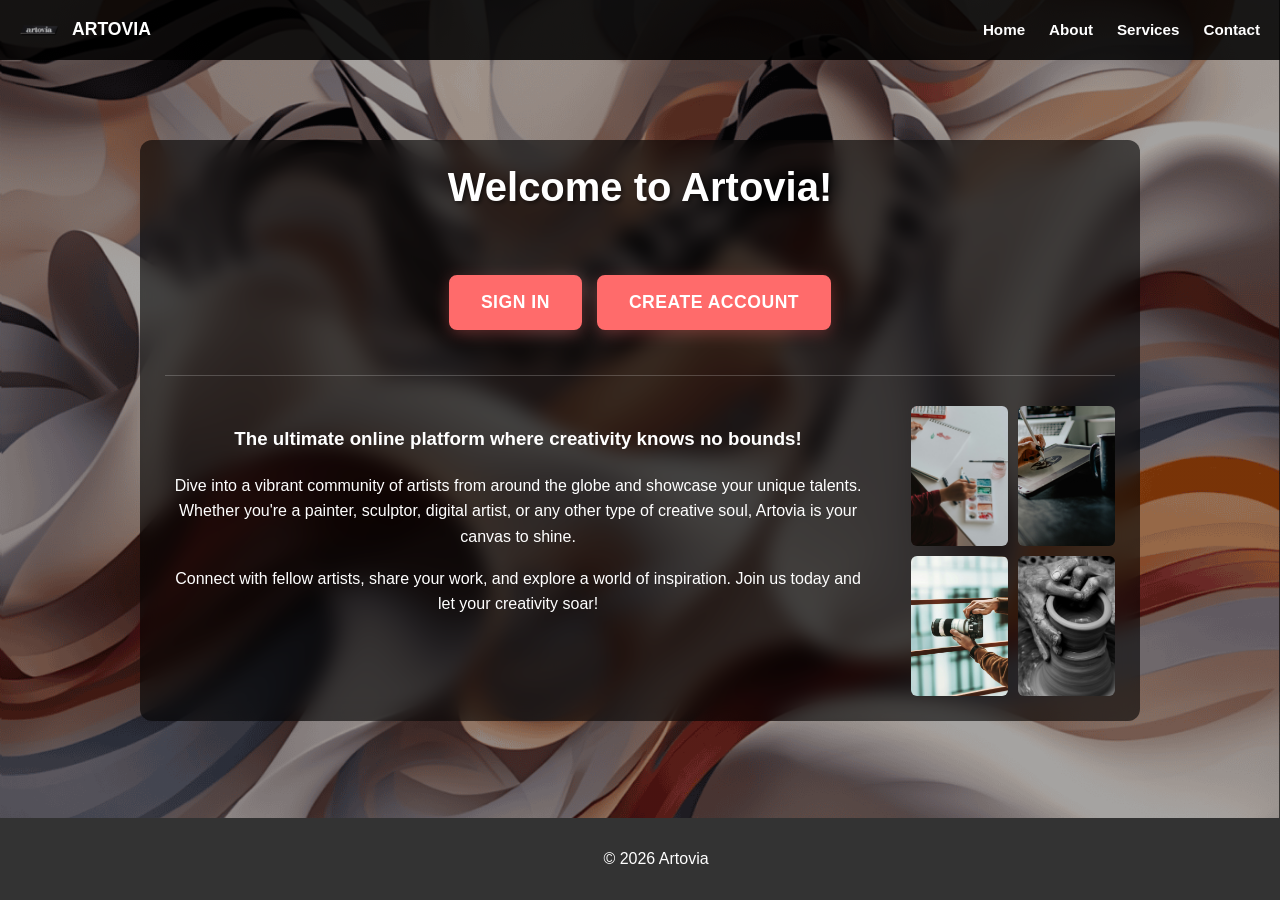
==== index.html @ 13ef050d "Fix homepage layout - move CTA buttons to middle position between welcome header and content" ====
<!DOCTYPE html>
<html lang="en">
<head>
    <meta charset="UTF-8">
    <meta name="viewport" content="width=device-width, initial-scale=1.0">
    <title>Artovia - Home</title>
    <link rel="stylesheet" href="style.css">
</head>

<body>
    <header>
        <div class="logo">
            <img src="images/logo.png" alt="Artovia Logo">
            <span>Artovia</span>
        </div>
        <nav>
            <ul>
                <li><a href="index.html">Home</a></li>
                <li><a href="about.html">About</a></li>
                <li><a href="services.html">Services</a></li>
                <li><a href="contact.html">Contact</a></li>
            </ul>
        </nav>
    </header>
    
    <main>
    <section class="homepage-content content-box">
        <div class="welcome-header">
            <h1>Welcome to Artovia!</h1>
        </div>
        
        <div class="cta-section">
            <div class="cta-btns">
                <a href="login.html" class="btn" aria-label="Sign in to your existing account">Sign In</a>
                <a href="register.html" class="btn" aria-label="Create a new account to join Artovia">Create Account</a>
            </div>
        </div>
        
        <div class="content-layout">
            <div class="intro-text">
                <h3>The ultimate online platform where creativity knows no bounds!</h3>
                <p>Dive into a vibrant community of artists from around the globe and showcase your unique talents. Whether you're a painter, sculptor, digital artist, or any other type of creative soul, Artovia is your canvas to shine.</p>
                <p>Connect with fellow artists, share your work, and explore a world of inspiration. Join us today and let your creativity soar!</p>
            </div>
            
            <div class="photo-gallery">
                <img src="images/photo1.jpg" alt="Abstract digital artwork featuring vibrant colors and geometric shapes">
                <img src="images/photo2.jpg" alt="Landscape painting with mountains and flowing water">
                <img src="images/photo3.jpg" alt="Contemporary sculpture made from recycled materials">
                <img src="images/photo4.jpg" alt="Portrait painting capturing human emotion and expression">
            </div>
        </div>
    </section>
    </main>

    <footer>
        <p>&copy; 2026 Artovia</p>
    </footer>
    <script src="script.js"></script>
</body>
</html>
---- style.css ----
body {
    font-family: 'Segoe UI', Tahoma, Geneva, Verdana, sans-serif;
    margin: 0;
    padding: 0;
    min-height: 100vh;
    background-color: #111;
    background-image: linear-gradient(rgba(0, 0, 0, 0.35), rgba(0, 0, 0, 0.35)), url('images/background.png');
    background-size: cover;
    background-position: center;
    background-repeat: no-repeat;
    background-attachment: fixed;
    color: white;
    overflow-x: hidden;
}

/* Global image constraints */
img {
    max-width: 100%;
    height: auto;
}

header {
    position: fixed;
    top: 0;
    width: 100%;
    height: 60px;
    background-color: rgba(0, 0, 0, 0.85);
    display:flex;
    align-items: center;
    justify-content: space-between;
    padding: 0 20px;
    color: white;
    text-align: center;
    z-index: 10;
    box-sizing: border-box;
}

.logo,
.navbar .logo {
    display: inline-flex;
    align-items: center;
    gap: 0.75rem;
    font-size: 1.1rem;
    font-weight: 700;
    color: white;
    text-transform: uppercase;
    flex-shrink: 0;
}

.logo img,
.navbar .logo img {
    width: 40px;
    height: auto;
}

.navbar .logo span {
    display: inline-block;
}


nav {
    display: flex;
    align-items: center;
    flex: 1;
    justify-content: flex-end;
}

nav ul {
    list-style: none;
    padding: 0;
    margin: 0;
    display: flex;
    gap: 1.5rem;
}

nav ul li {
    display: inline;
    margin: 0;
    white-space: nowrap;
}

nav a {
    color: white;
    text-decoration: none;
    font-weight: bold;
    font-size: 0.95rem;
}

.navbar nav a:hover {
    text-decoration: underline;
}

/* Homepage layout */
.homepage-content {
    margin: 80px 20px 20px 20px;
    max-width: 1000px;
    margin-left: auto;
    margin-right: auto;
    padding: 30px;
}

.welcome-header {
    text-align: center;
    margin-bottom: 20px;
}

.welcome-header h1 {
    color: white;
    font-size: 2.5rem;
    font-weight: 700;
    margin: 0;
    text-shadow: 2px 2px 4px rgba(0, 0, 0, 0.5);
}

.cta-section {
    text-align: center;
    margin-bottom: 30px;
    padding: 20px 0;
    border-bottom: 1px solid rgba(255, 255, 255, 0.2);
}

.content-layout {
    display: flex;
    gap: 40px;
    align-items: flex-start;
}

/* Blurred content boxes */
.content-box {
    background-color: rgba(0, 0, 0, 0.6);
    backdrop-filter: blur(10px);
    -webkit-backdrop-filter: blur(10px);
    border-radius: 12px;
    padding: 25px;
    width: 100%;
    box-sizing: border-box;
    height: fit-content;
}

.content-box h2,
.content-box h3,
.content-box p {
    color: white;
    line-height: 1.6;
}

/* Photo gallery styling */
.photo-gallery {
    display: grid;
    grid-template-columns: repeat(2, 1fr);
    gap: 10px;
    margin: 0;
    padding: 0;
    border: none;
}

.photo-gallery img {
    width: 100%;
    height: 140px;
    object-fit: cover;
    border-radius: 6px;
    cursor: pointer;
    transition: transform 0.3s ease, box-shadow 0.3s ease;
}

.photo-gallery img:hover {
    transform: scale(1.05);
    box-shadow: 0 8px 25px rgba(0, 0, 0, 0.3);
}

/* CTA buttons styling */
.cta-btns {
    margin: 25px 0;
    display: flex;
    gap: 15px;
    justify-content: center;
    flex-wrap: wrap;
}

.btn {
    background-color: #FF6B6B;
    color: white;
    padding: 15px 30px;
    text-decoration: none;
    border-radius: 8px;
    font-weight: bold;
    font-size: 1.1rem;
    transition: all 0.3s ease;
    display: inline-block;
    border: 2px solid #FF6B6B;
    box-shadow: 0 4px 15px rgba(255, 107, 107, 0.3);
    text-transform: uppercase;
    letter-spacing: 0.5px;
}

.btn:hover {
    background-color: #FF5252;
    border-color: #FF5252;
    box-shadow: 0 6px 20px rgba(255, 82, 82, 0.4);
    transform: translateY(-2px);
}

.login-form {
    display: flex;
    flex-direction: column;
    justify-content: center;
    align-items: center;
}

.login-form h2 {
    margin-bottom: 20px;
    font-size: 1.8rem;
}

.login-form input {
    display: block;
    width: 250px;
    padding: 10px;
    margin: 10px 0;
    font-size: 1rem;
    background-color: rgba(255, 255, 255, 0.9);
    border: none;
    border-radius: 6px;
}

.login-form button {
    margin: 10px;
    background-color: #FF6B6B;
    color: white;
    border: none;
    padding: 10px 20px;
    border-radius: 6px;
    font-weight: bold;
    cursor: pointer;
}

/* Container styles */
.reg-container,
.upload-container,
.profile-container,
.gallery-container {
    text-align: center;
}

.reg-container input,
.reg-container textarea,
.upload-container input,
.upload-container textarea {
    background-color: rgba(255, 255, 255, 0.9);
    border: none;
    border-radius: 6px;
    padding: 10px;
    margin: 8px 0;
    width: 100%;
    max-width: 400px;
    display: block;
    margin-left: auto;
    margin-right: auto;
}

.reg-container button,
.upload-container button,
.profile-container button {
    background-color: #FF6B6B;
    color: white;
    border: none;
    padding: 12px 24px;
    margin: 10px;
    border-radius: 6px;
    font-weight: bold;
    cursor: pointer;
    font-size: 1rem;
}

.reg-container button:hover,
.upload-container button:hover,
.profile-container button:hover {
    background-color: #FF5252;
}

.gallery {
    display: grid;
    grid-template-columns: repeat(auto-fit, minmax(250px, 1fr));
    gap: 20px;
    margin-top: 20px;
}

.gallery img {
    width: 100%;
    height: auto;
    border-radius: 8px;
    cursor: pointer;
    transition: transform 0.3s ease;
}

.gallery img:hover {
    transform: scale(1.05);
}

.feed {
    display: flex;
    height: 100vh;
    overflow-x: scroll;
    scroll-behavior: smooth;
    margin-top: 60px;
}

.feed::-webkit-scrollbar {
    display: none;
}

.post {
    min-width: 100vw;
    height: calc(100vh - 60px);
    display: flex;
    align-items: center;
    justify-content: center;
    flex-direction: column;
    scroll-snap-align: center;
    position: relative;
}

.post img {
    max-width: 70%;
    max-height: 70%;
    border-radius: 12px;
    transition: transform .4s ease;
    box-shadow: 0 20px 40px rgba(0, 0, 0, .5);
}

.post active img {
    transform: scale(1.2);
}

.post info .artistpic {
    width: 50px;
    height: 50px;
    border-radius: 50%;
    margin-right: 5px;
    border: 2px solid white;
}

.vote-btn { 
    background-color: #333;
    color: white;
    border: none;
    padding: 10px 18px;
    margin-top: 20px;
    cursor: pointer;
    font-weight: bold;
    border-radius: 20px;
    transition: transform .2s;
}

.vote-btn:hover {
    transform: scale(1.1);
}

.post-info {
    width: 40px;
    height: 40px;
}

main {
    padding: 20px;
    text-align: center;
    min-height: calc(100vh - 140px);
    display: flex;
    flex-direction: column;
    justify-content: center;
}

footer {
    background-color: #333;
    color: white;
    text-align: center;
    padding: 1rem;
    position: fixed;
    bottom: 0;
    width: 100%;
}
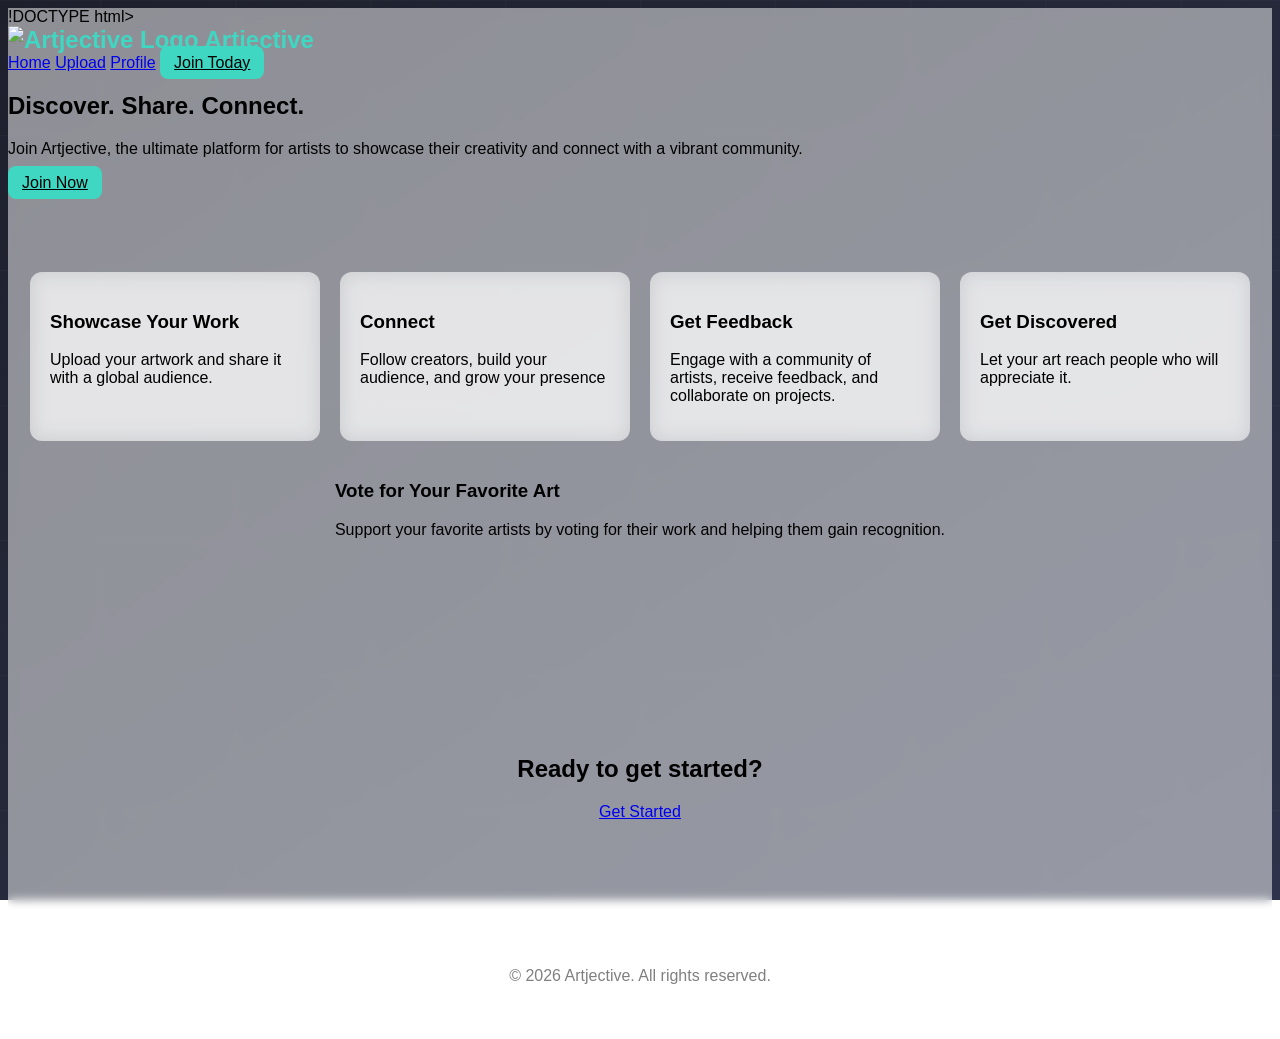
==== commit c1e508ba: "Update landing page and add background image" ====
--- a/index.html
+++ b/index.html
@@ -1,61 +1,77 @@
-<!DOCTYPE html>
+!DOCTYPE html>
 <html lang="en">
 <head>
     <meta charset="UTF-8">
     <meta name="viewport" content="width=device-width, initial-scale=1.0">
-    <title>Artovia - Home</title>
-    <link rel="stylesheet" href="style.css">
+    <title>Artjective - Home</title>
+    <link rel="icon" href="images/favicon.svg" type="image/svg+xml">
+    <link rel="shortcut icon" href="images/favicon.svg">
+    <link rel="stylesheet" href="style.css?v=2">
 </head>
+<body>
 
-<body>
-    <header>
+
+    <header class="navbar">
         <div class="logo">
-            <img src="images/logo.png" alt="Artovia Logo">
-            <span>Artovia</span>
+            <img src="images/artjective-logo.svg" alt="Artjective Logo">
+            <span>Artjective</span>
         </div>
         <nav>
-            <ul>
-                <li><a href="index.html">Home</a></li>
-                <li><a href="about.html">About</a></li>
-                <li><a href="services.html">Services</a></li>
-                <li><a href="contact.html">Contact</a></li>
-            </ul>
+            <a href="home.html">Home</a>
+            <a href="features.html">Upload</a>
+            <a href="About">Profile</a>
+            <a class="join-btn" href="#">Join Today</a>
         </nav>
     </header>
     
-    <main>
-    <section class="homepage-content content-box">
-        <div class="welcome-header">
-            <h1>Welcome to Artovia!</h1>
+    <section class-="hero">
+        <div class="hero-content">
+            <h1>Discover. Share. Connect.</h1>
+            <p>Join Artjective, the ultimate platform for artists to showcase their creativity and connect with a vibrant community.</p>
+            <a href="register.html" class="join-btn">Join Now</a>
         </div>
+    </section>
+
+    <section class="features">
+        <div class="card">
+            <h3>Showcase Your Work</h3>
+            <p>Upload your artwork and share it with a global audience.</p>
+        </div>
+
+        <div class="card">
+            <h3>Connect</h3>
+            <p>Follow creators, build your audience, and grow your presence</p>
+        </div>
+
+        <div class="card">
+            <h3>Get Feedback</h3>
+            <p>Engage with a community of artists, receive feedback, and collaborate on projects.</p>
+        </div>
+
+        <div class="card">
+            <h3>Get Discovered</h3>
+            <p>Let your art reach people who will appreciate it.</p>
+        </div>
+
+        <div class="vote">
+            <h3>Vote for Your Favorite Art</h3>
+            <p>Support your favorite artists by voting for their work and helping them gain recognition.</p>
+        </div>
+    </section>
         
-        <div class="cta-section">
-            <div class="cta-btns">
-                <a href="login.html" class="btn" aria-label="Sign in to your existing account">Sign In</a>
-                <a href="register.html" class="btn" aria-label="Create a new account to join Artovia">Create Account</a>
-            </div>
-        </div>
-        
-        <div class="content-layout">
-            <div class="intro-text">
-                <h3>The ultimate online platform where creativity knows no bounds!</h3>
-                <p>Dive into a vibrant community of artists from around the globe and showcase your unique talents. Whether you're a painter, sculptor, digital artist, or any other type of creative soul, Artovia is your canvas to shine.</p>
-                <p>Connect with fellow artists, share your work, and explore a world of inspiration. Join us today and let your creativity soar!</p>
-            </div>
-            
-            <div class="photo-gallery">
-                <img src="images/photo1.jpg" alt="Abstract digital artwork featuring vibrant colors and geometric shapes">
-                <img src="images/photo2.jpg" alt="Landscape painting with mountains and flowing water">
-                <img src="images/photo3.jpg" alt="Contemporary sculpture made from recycled materials">
-                <img src="images/photo4.jpg" alt="Portrait painting capturing human emotion and expression">
             </div>
         </div>
     </section>
-    </main>
 
-    <footer>
-        <p>&copy; 2026 Artovia</p>
-    </footer>
-    <script src="script.js"></script>
-</body>
+    <section class="cta">
+                <h2>Ready to get started?</h2>
+                <a class="cta" href="#">Get Started</a>
+            </div>
+        </section>
+
+        <footer>
+        <p>&copy; 2026 Artjective. All rights reserved.</p>
+        </footer>
+
+    </body>
 </html>
--- a/style.css
+++ b/style.css
@@ -1,381 +1,107 @@
 body {
-    font-family: 'Segoe UI', Tahoma, Geneva, Verdana, sans-serif;
-    margin: 0;
-    padding: 0;
-    min-height: 100vh;
-    background-color: #111;
-    background-image: linear-gradient(rgba(0, 0, 0, 0.35), rgba(0, 0, 0, 0.35)), url('images/background.png');
+    background-image: url("images/background.svg");
     background-size: cover;
     background-position: center;
-    background-repeat: no-repeat;
     background-attachment: fixed;
-    color: white;
-    overflow-x: hidden;
+    font-family: 'Poppins', sans-serif;
+    color: black;
+    backdrop-filter: blur(5px);
 }
 
-/* Global image constraints */
-img {
-    max-width: 100%;
-    height: auto;
+body::before {
+    content: "";
+    position: fixed;
+    top: 0;
+    left: 0;
+    width: 100%;
+    height: 100%;
+    background-color: rgba(255, 255, 255, 0.5);
+    z-index: -1;
 }
 
-header {
+.nav {
+    display: flex;
+    justify-content: space-between;
+    align-items: center;
+    padding: 20px 60px;
     position: fixed;
+    width: 100%;
     top: 0;
-    width: 100%;
-    height: 60px;
-    background-color: rgba(0, 0, 0, 0.85);
-    display:flex;
-    align-items: center;
-    justify-content: space-between;
-    padding: 0 20px;
-    color: white;
-    text-align: center;
-    z-index: 10;
-    box-sizing: border-box;
+    backdrop-filter: blur(10px);
+    background: rgba(0,0,0,0.3);
 }
 
-.logo,
-.navbar .logo {
-    display: inline-flex;
-    align-items: center;
-    gap: 0.75rem;
-    font-size: 1.1rem;
-    font-weight: 700;
-    color: white;
-    text-transform: uppercase;
-    flex-shrink: 0;
+.logo {
+    font-size: 24px;
+    font-weight: bold;
+    color: #3fd6c2;
 }
 
-.logo img,
-.navbar .logo img {
-    width: 40px;
-    height: auto;
+.nav a {
+    color: white;
+    text-decoration: none;
+    margin-left: 20px;
 }
 
-.navbar .logo span {
-    display: inline-block;
+.join-btn {
+    padding: 8px 14px;
+    background: #3fd6c2;
+    color: black;
+    border-radius: 8px;
 }
 
-
-nav {
-    display: flex;
-    align-items: center;
-    flex: 1;
-    justify-content: flex-end;
-}
-
-nav ul {
-    list-style: none;
-    padding: 0;
-    margin: 0;
-    display: flex;
-    gap: 1.5rem;
-}
-
-nav ul li {
-    display: inline;
-    margin: 0;
-    white-space: nowrap;
-}
-
-nav a {
-    color: white;
-    text-decoration: none;
-    font-weight: bold;
-    font-size: 0.95rem;
-}
-
-.navbar nav a:hover {
-    text-decoration: underline;
-}
-
-/* Homepage layout */
-.homepage-content {
-    margin: 80px 20px 20px 20px;
-    max-width: 1000px;
-    margin-left: auto;
-    margin-right: auto;
-    padding: 30px;
-}
-
-.welcome-header {
-    text-align: center;
-    margin-bottom: 20px;
-}
-
-.welcome-header h1 {
-    color: white;
-    font-size: 2.5rem;
-    font-weight: 700;
-    margin: 0;
-    text-shadow: 2px 2px 4px rgba(0, 0, 0, 0.5);
-}
-
-.cta-section {
-    text-align: center;
-    margin-bottom: 30px;
-    padding: 20px 0;
-    border-bottom: 1px solid rgba(255, 255, 255, 0.2);
-}
-
-.content-layout {
-    display: flex;
-    gap: 40px;
-    align-items: flex-start;
-}
-
-/* Blurred content boxes */
-.content-box {
-    background-color: rgba(0, 0, 0, 0.6);
-    backdrop-filter: blur(10px);
-    -webkit-backdrop-filter: blur(10px);
-    border-radius: 12px;
-    padding: 25px;
-    width: 100%;
-    box-sizing: border-box;
-    height: fit-content;
-}
-
-.content-box h2,
-.content-box h3,
-.content-box p {
-    color: white;
-    line-height: 1.6;
-}
-
-/* Photo gallery styling */
-.photo-gallery {
-    display: grid;
-    grid-template-columns: repeat(2, 1fr);
-    gap: 10px;
-    margin: 0;
-    padding: 0;
-    border: none;
-}
-
-.photo-gallery img {
-    width: 100%;
-    height: 140px;
-    object-fit: cover;
-    border-radius: 6px;
-    cursor: pointer;
-    transition: transform 0.3s ease, box-shadow 0.3s ease;
-}
-
-.photo-gallery img:hover {
-    transform: scale(1.05);
-    box-shadow: 0 8px 25px rgba(0, 0, 0, 0.3);
-}
-
-/* CTA buttons styling */
-.cta-btns {
-    margin: 25px 0;
-    display: flex;
-    gap: 15px;
-    justify-content: center;
-    flex-wrap: wrap;
-}
-
-.btn {
-    background-color: #FF6B6B;
-    color: white;
-    padding: 15px 30px;
-    text-decoration: none;
-    border-radius: 8px;
-    font-weight: bold;
-    font-size: 1.1rem;
-    transition: all 0.3s ease;
-    display: inline-block;
-    border: 2px solid #FF6B6B;
-    box-shadow: 0 4px 15px rgba(255, 107, 107, 0.3);
-    text-transform: uppercase;
-    letter-spacing: 0.5px;
-}
-
-.btn:hover {
-    background-color: #FF5252;
-    border-color: #FF5252;
-    box-shadow: 0 6px 20px rgba(255, 82, 82, 0.4);
-    transform: translateY(-2px);
-}
-
-.login-form {
+.hero {
+    height: 100vh;
     display: flex;
     flex-direction: column;
     justify-content: center;
     align-items: center;
+    text-align: center;
+    padding: 0 20px;
 }
 
-.login-form h2 {
-    margin-bottom: 20px;
-    font-size: 1.8rem;
+.hero h1 {
+    font-size: 50px;
+    margin-bottom: 10px;
 }
 
-.login-form input {
-    display: block;
-    width: 250px;
-    padding: 10px;
-    margin: 10px 0;
-    font-size: 1rem;
-    background-color: rgba(255, 255, 255, 0.9);
-    border: none;
-    border-radius: 6px;
+.hero p {
+    opacity: 0.8;
+    margin-bottom: 10px;
+}   
+
+.start {
+    padding: 12px 20px;
+    background: #3fd6c2;
+    color: black;
+    border-radius: 10px;
+    text-decoration: none;
+    font-weight: bold;
 }
 
-.login-form button {
-    margin: 10px;
-    background-color: #FF6B6B;
-    color: white;
-    border: none;
-    padding: 10px 20px;
-    border-radius: 6px;
-    font-weight: bold;
-    cursor: pointer;
+.features {
+    display: flex;
+    justify-content: center;
+    gap: 20px;
+    padding: 80px 20px;
+    flex-wrap: wrap;
 }
 
-/* Container styles */
-.reg-container,
-.upload-container,
-.profile-container,
-.gallery-container {
-    text-align: center;
+.card {
+    background: rgba(255, 255, 255, 0.5);
+    border-radius: 12px;
+    padding: 20px;
+    width: 250px;
+    backdrop-filter: blur(10px);
 }
 
-.reg-container input,
-.reg-container textarea,
-.upload-container input,
-.upload-container textarea {
-    background-color: rgba(255, 255, 255, 0.9);
-    border: none;
-    border-radius: 6px;
-    padding: 10px;
-    margin: 8px 0;
-    width: 100%;
-    max-width: 400px;
-    display: block;
-    margin-left: auto;
-    margin-right: auto;
-}
-
-.reg-container button,
-.upload-container button,
-.profile-container button {
-    background-color: #FF6B6B;
-    color: white;
-    border: none;
-    padding: 12px 24px;
-    margin: 10px;
-    border-radius: 6px;
-    font-weight: bold;
-    cursor: pointer;
-    font-size: 1rem;
-}
-
-.reg-container button:hover,
-.upload-container button:hover,
-.profile-container button:hover {
-    background-color: #FF5252;
-}
-
-.gallery {
-    display: grid;
-    grid-template-columns: repeat(auto-fit, minmax(250px, 1fr));
-    gap: 20px;
-    margin-top: 20px;
-}
-
-.gallery img {
-    width: 100%;
-    height: auto;
-    border-radius: 8px;
-    cursor: pointer;
-    transition: transform 0.3s ease;
-}
-
-.gallery img:hover {
-    transform: scale(1.05);
-}
-
-.feed {
-    display: flex;
-    height: 100vh;
-    overflow-x: scroll;
-    scroll-behavior: smooth;
-    margin-top: 60px;
-}
-
-.feed::-webkit-scrollbar {
-    display: none;
-}
-
-.post {
-    min-width: 100vw;
-    height: calc(100vh - 60px);
-    display: flex;
-    align-items: center;
-    justify-content: center;
-    flex-direction: column;
-    scroll-snap-align: center;
-    position: relative;
-}
-
-.post img {
-    max-width: 70%;
-    max-height: 70%;
-    border-radius: 12px;
-    transition: transform .4s ease;
-    box-shadow: 0 20px 40px rgba(0, 0, 0, .5);
-}
-
-.post active img {
-    transform: scale(1.2);
-}
-
-.post info .artistpic {
-    width: 50px;
-    height: 50px;
-    border-radius: 50%;
-    margin-right: 5px;
-    border: 2px solid white;
-}
-
-.vote-btn { 
-    background-color: #333;
-    color: white;
-    border: none;
-    padding: 10px 18px;
-    margin-top: 20px;
-    cursor: pointer;
-    font-weight: bold;
-    border-radius: 20px;
-    transition: transform .2s;
-}
-
-.vote-btn:hover {
-    transform: scale(1.1);
-}
-
-.post-info {
-    width: 40px;
-    height: 40px;
-}
-
-main {
-    padding: 20px;
-    text-align: center;
-    min-height: calc(100vh - 140px);
-    display: flex;
-    flex-direction: column;
-    justify-content: center;
+.cta {
+   text-align: center;
+   padding: 100px 20px;
 }
 
 footer {
-    background-color: #333;
-    color: white;
     text-align: center;
-    padding: 1rem;
-    position: fixed;
-    bottom: 0;
-    width: 100%;
+    padding: 30px;
+    opacity: 0.5
 }
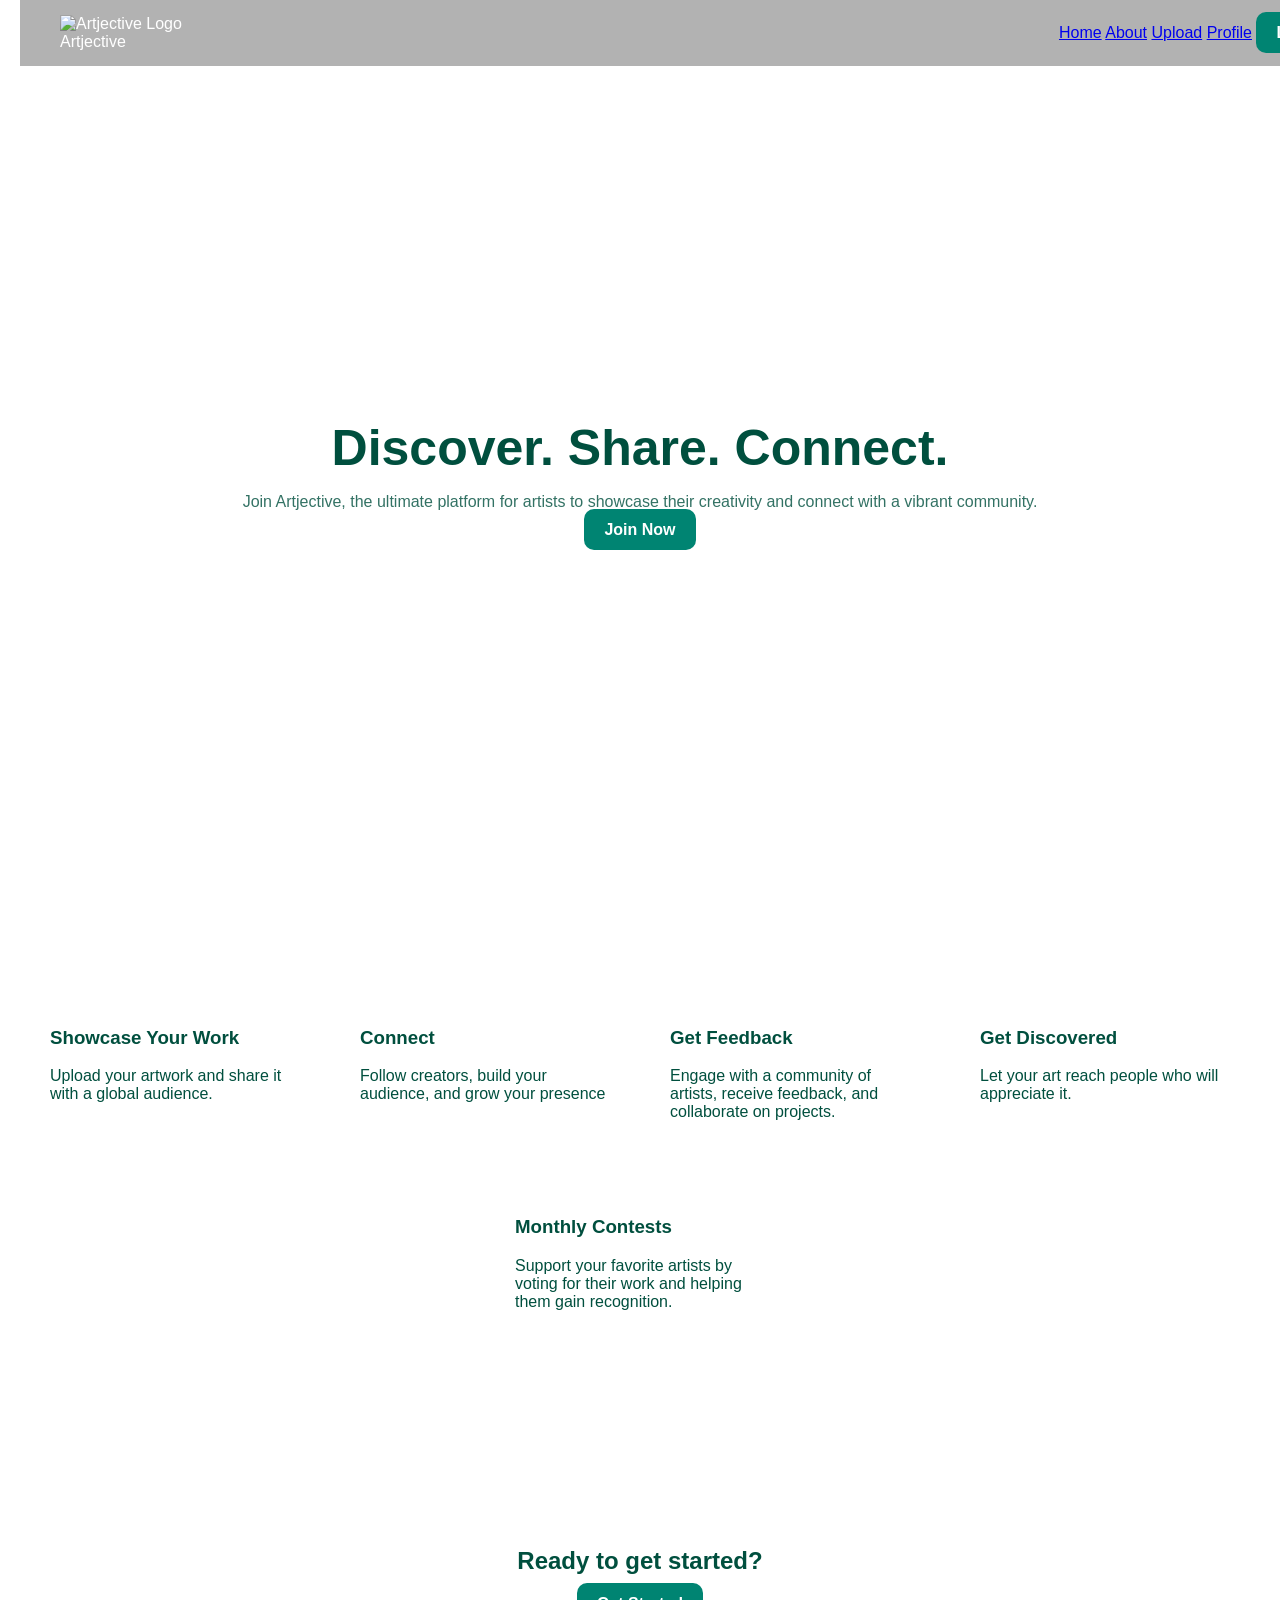
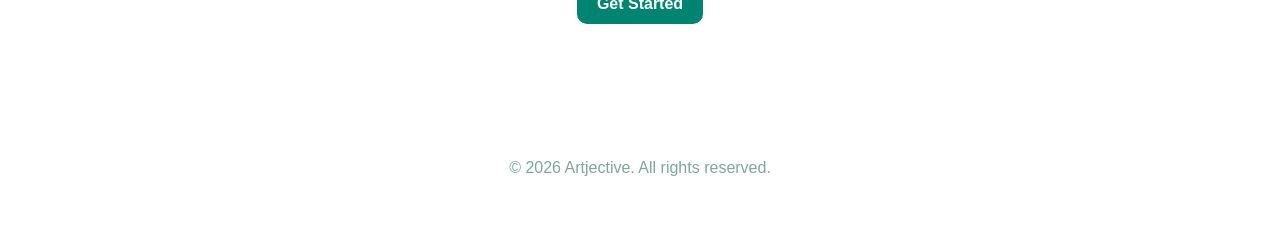
==== commit e0d199b0: "Fix navigation links, updatestyling, and add script tags" ====
--- a/index.html
+++ b/index.html
@@ -1,4 +1,4 @@
-!DOCTYPE html>
+<!DOCTYPE html>
 <html lang="en">
 <head>
     <meta charset="UTF-8">
@@ -11,20 +11,21 @@
 <body>
 
 
-    <header class="navbar">
+    <header class="nav">
         <div class="logo">
             <img src="images/artjective-logo.svg" alt="Artjective Logo">
             <span>Artjective</span>
         </div>
         <nav>
-            <a href="home.html">Home</a>
-            <a href="features.html">Upload</a>
-            <a href="About">Profile</a>
-            <a class="join-btn" href="#">Join Today</a>
+            <a href="index.html">Home</a>
+            <a href="about.html">About</a>
+            <a href="upload.html">Upload</a>
+            <a href="profile.html">Profile</a>
+            <a class="login-btn" href="login.html">Login</a>
         </nav>
     </header>
     
-    <section class-="hero">
+    <section class="hero">
         <div class="hero-content">
             <h1>Discover. Share. Connect.</h1>
             <p>Join Artjective, the ultimate platform for artists to showcase their creativity and connect with a vibrant community.</p>
@@ -53,25 +54,21 @@
             <p>Let your art reach people who will appreciate it.</p>
         </div>
 
-        <div class="vote">
-            <h3>Vote for Your Favorite Art</h3>
+        <div class="card">
+            <h3>Monthly Contests</h3>
             <p>Support your favorite artists by voting for their work and helping them gain recognition.</p>
-        </div>
-    </section>
-        
-            </div>
         </div>
     </section>
 
     <section class="cta">
                 <h2>Ready to get started?</h2>
-                <a class="cta" href="#">Get Started</a>
-            </div>
-        </section>
+                <a class="join-btn" href="register.html">Get Started</a>
+    </section>
 
-        <footer>
-        <p>&copy; 2026 Artjective. All rights reserved.</p>
-        </footer>
+    <footer>
+                <p>&copy; 2026 Artjective. All rights reserved.</p>
+    </footer>
 
+    <script src="script.js"></script>
     </body>
 </html>
--- a/style.css
+++ b/style.css
@@ -1,23 +1,14 @@
 body {
-    background-image: url("images/background.svg");
+    background-image: url('background.svg');
     background-size: cover;
     background-position: center;
     background-attachment: fixed;
     font-family: 'Poppins', sans-serif;
-    color: black;
-    backdrop-filter: blur(5px);
+    color: rgb(0, 79, 62);
+    backdrop-filter: white blur(2px);
+    scrollbar-color: rgba(0, 79, 62, 0.5) transparent;
 }
 
-body::before {
-    content: "";
-    position: fixed;
-    top: 0;
-    left: 0;
-    width: 100%;
-    height: 100%;
-    background-color: rgba(255, 255, 255, 0.5);
-    z-index: -1;
-}
 
 .nav {
     display: flex;
@@ -27,17 +18,24 @@
     position: fixed;
     width: 100%;
     top: 0;
-    backdrop-filter: blur(10px);
-    background: rgba(0,0,0,0.3);
 }
 
 .logo {
-    font-size: 24px;
-    font-weight: bold;
-    color: #3fd6c2;
+    width: 150px;
+    height:auto;
 }
 
-.nav a {
+.nav {
+    position: fixed;
+    top: 0;
+    left: 0;
+    width: 100%;
+    display: flex;
+    justify-content: space-between;
+    padding: 15px 40px;
+    background: rgba(0, 0, 0, 0.3);
+    backdrop-filter: blur(5px);
+    z-index: 1000;
     color: white;
     text-decoration: none;
     margin-left: 20px;
@@ -70,10 +68,19 @@
     margin-bottom: 10px;
 }   
 
-.start {
+.login-btn {
     padding: 12px 20px;
-    background: #3fd6c2;
-    color: black;
+    background: #008472;
+    color: white;
+    border-radius: 10px;
+    text-decoration: none;
+    font-weight: bold;
+}
+
+.join-btn {
+    padding: 12px 20px;
+    background: #008472;
+    color: white;
     border-radius: 10px;
     text-decoration: none;
     font-weight: bold;
@@ -100,6 +107,8 @@
    padding: 100px 20px;
 }
 
+
+
 footer {
     text-align: center;
     padding: 30px;
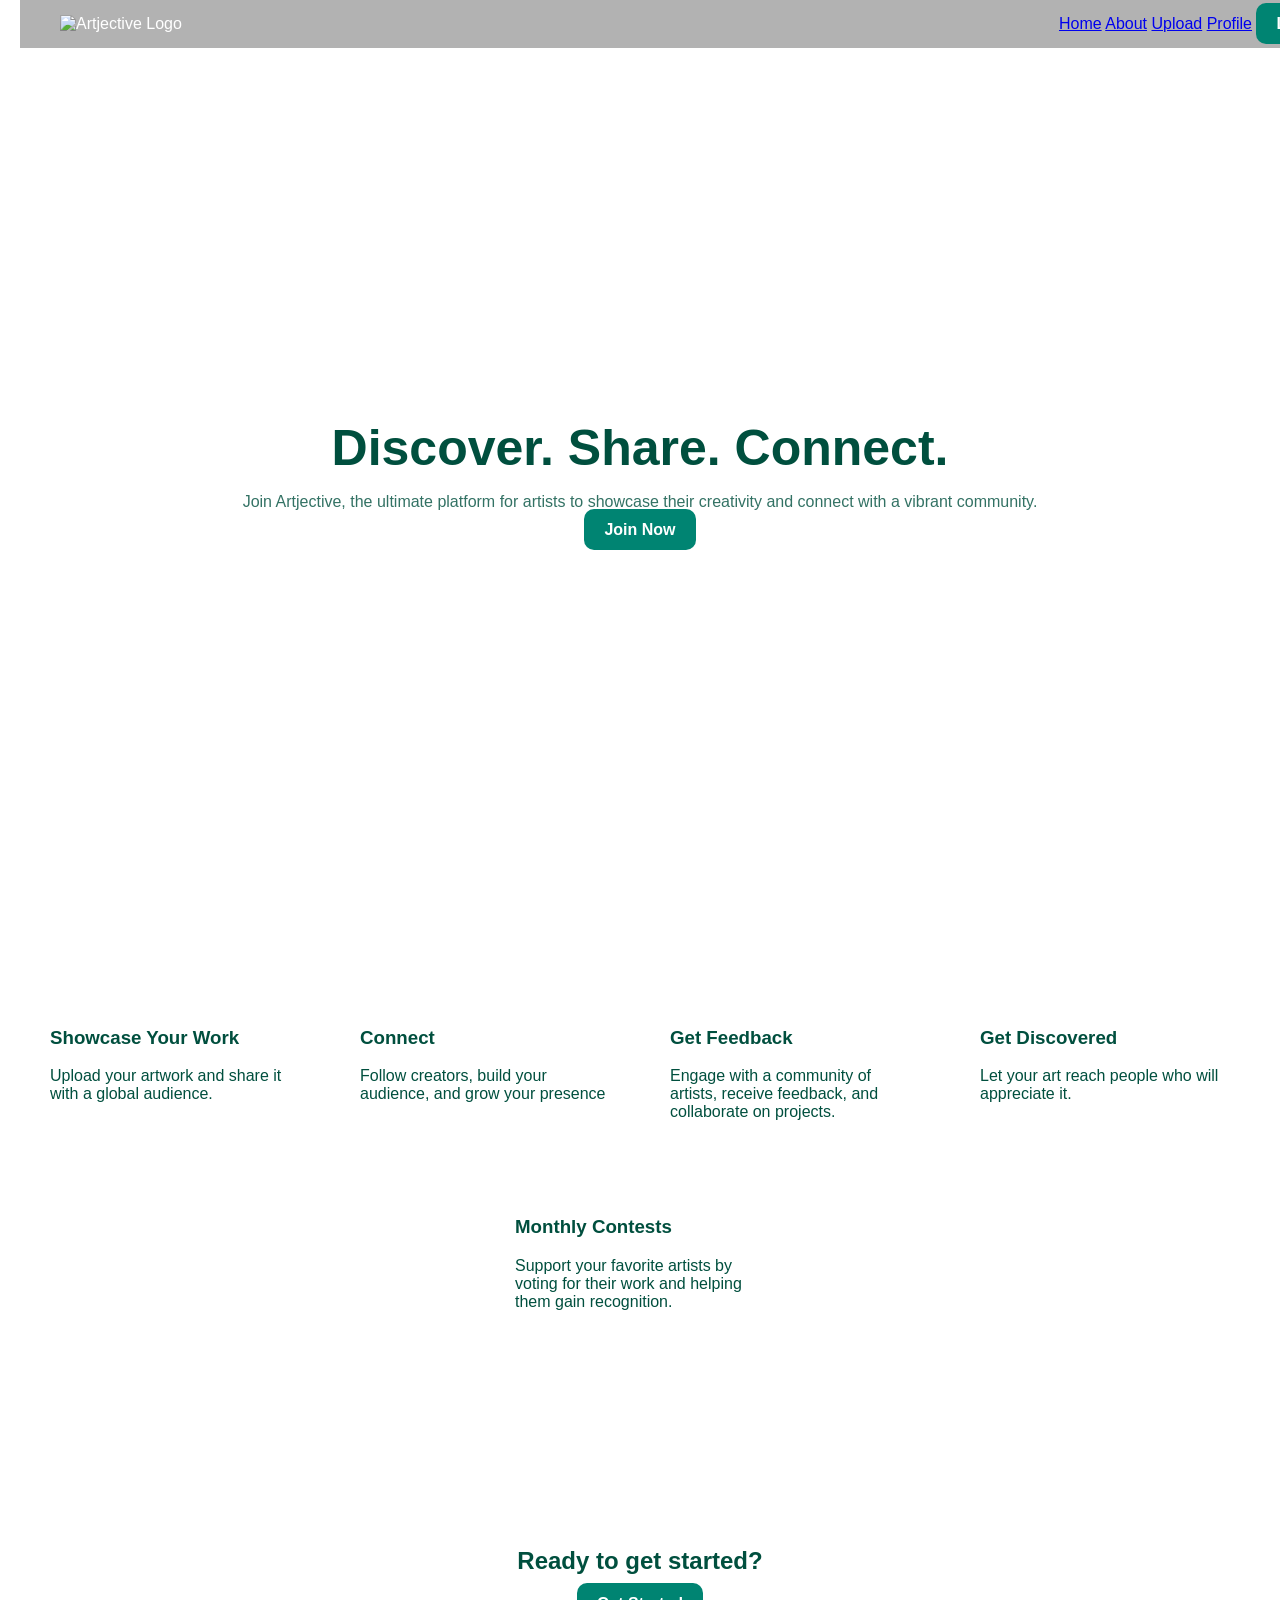
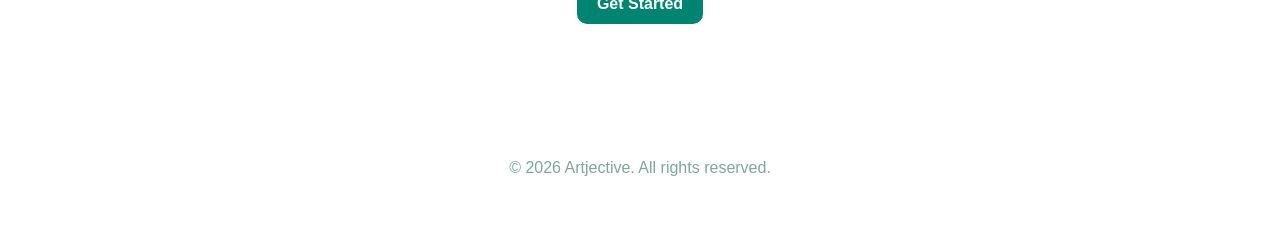
==== commit 97920a3b: "update landing page" ====
--- a/index.html
+++ b/index.html
@@ -14,7 +14,6 @@
     <header class="nav">
         <div class="logo">
             <img src="images/artjective-logo.svg" alt="Artjective Logo">
-            <span>Artjective</span>
         </div>
         <nav>
             <a href="index.html">Home</a>
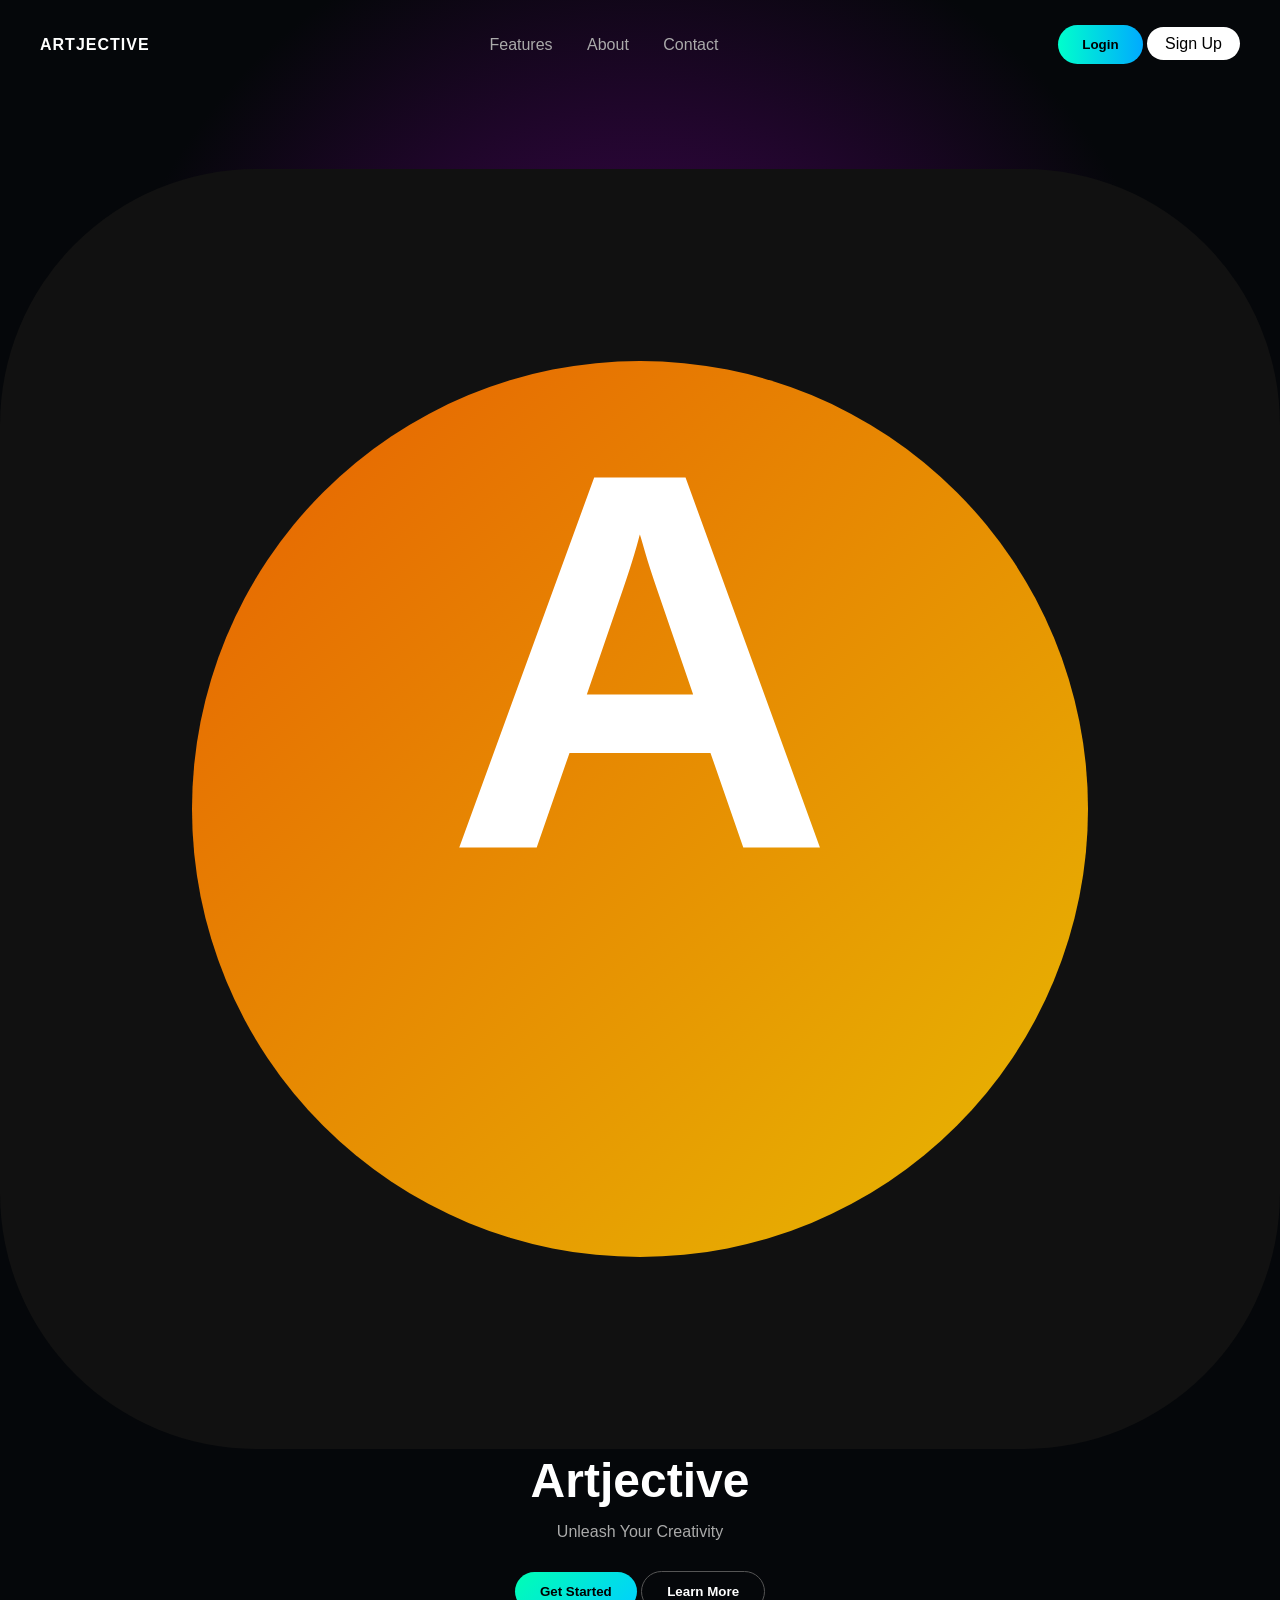
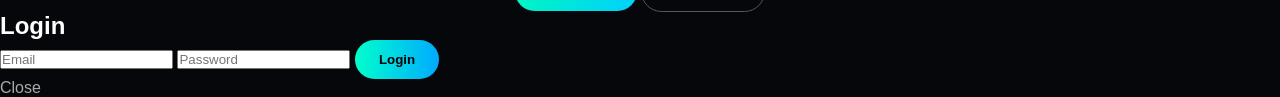
==== commit e46c2922: "Add new HTML files for About, Contact, Features, and Register pages" ====
--- a/index.html
+++ b/index.html
@@ -10,64 +10,55 @@
 </head>
 <body>
 
+    <nav class="nav">
+        <div class="nav-left">ARTJECTIVE</div>
+        <div class="nav-center">
+            <a href="features.html">Features</a>
+            <a href="about.html">About</a>
+            <a href="contact.html">Contact</a>
+        </div>
 
-    <header class="nav">
-        <div class="logo">
-            <img src="images/artjective-logo.svg" alt="Artjective Logo">
-        </div>
-        <nav>
-            <a href="index.html">Home</a>
-            <a href="about.html">About</a>
-            <a href="upload.html">Upload</a>
-            <a href="profile.html">Profile</a>
-            <a class="login-btn" href="login.html">Login</a>
-        </nav>
-    </header>
-    
+        <div class ="nav-right">
+            <button onclick="openLogin()">Login</button>
+            <a href="register.html" class="signup">Sign Up</a>
+    </nav>
+
     <section class="hero">
         <div class="hero-content">
-            <h1>Discover. Share. Connect.</h1>
-            <p>Join Artjective, the ultimate platform for artists to showcase their creativity and connect with a vibrant community.</p>
-            <a href="register.html" class="join-btn">Join Now</a>
-        </div>
+            <img src="images/logo.svg" alt="Artjective Logo" class="hero-logo">
+            <h1>Artjective</h1>
+            <p>Unleash Your Creativity</p>
+
+            <div class="button">
+                <button class="primary">Get Started</button>
+                <button class="secondary">Learn More</button>
+            </div>
     </section>
 
-    <section class="features">
-        <div class="card">
-            <h3>Showcase Your Work</h3>
-            <p>Upload your artwork and share it with a global audience.</p>
+    <div id="loginModal" class="modal">
+        <div class="modal-box">
+            <h2>Login</h2>
+
+            <input type="email" id="email" name="email" placeholder="Email" required aria-label="Enter your email address">
+            <input type="password" id="password" name="password" placeholder="Password" required aria-label="Enter your password">
+        
+            <button>Login</button>
+
+            <p one-click="closeLogin()">Close</p>
         </div>
+    </div>
 
-        <div class="card">
-            <h3>Connect</h3>
-            <p>Follow creators, build your audience, and grow your presence</p>
-        </div>
+    <script>
+        function openLogin() {
+            document.getElementById('loginModal').style.display = 'block';
+        }
 
-        <div class="card">
-            <h3>Get Feedback</h3>
-            <p>Engage with a community of artists, receive feedback, and collaborate on projects.</p>
-        </div>
+        function closeLogin() {
+            document.getElementById('loginModal').style.display = 'none';
+        }
+    </script>
 
-        <div class="card">
-            <h3>Get Discovered</h3>
-            <p>Let your art reach people who will appreciate it.</p>
-        </div>
 
-        <div class="card">
-            <h3>Monthly Contests</h3>
-            <p>Support your favorite artists by voting for their work and helping them gain recognition.</p>
-        </div>
-    </section>
-
-    <section class="cta">
-                <h2>Ready to get started?</h2>
-                <a class="join-btn" href="register.html">Get Started</a>
-    </section>
-
-    <footer>
-                <p>&copy; 2026 Artjective. All rights reserved.</p>
-    </footer>
-
-    <script src="script.js"></script>
-    </body>
-</html>+</body>
+</html>
+    
--- a/style.css
+++ b/style.css
@@ -1,116 +1,356 @@
+* {
+    margin: 0;
+    padding: 0;
+    box-sizing: border-box;
+    font-family: Arial, sans-serif;
+}
+
+html {
+    background: #05070a;
+}
+
 body {
-    background-image: url('background.svg');
-    background-size: cover;
-    background-position: center;
-    background-attachment: fixed;
-    font-family: 'Poppins', sans-serif;
-    color: rgb(0, 79, 62);
-    backdrop-filter: white blur(2px);
-    scrollbar-color: rgba(0, 79, 62, 0.5) transparent;
-}
-
+    background: radial-gradient(circle at center, rgba(0,225,180,0.3),
+                rgba(180,0,225,0.2),
+                #05070a 70%);
+    color: white;
+    height: 100vh;
+    margin: 0;
+    font-family: Arial, sans-serif;
+}
+
+.glow-text {
+    background: linear-gradient(90deg, #00ffcc, #00aaff);
+    -webkit-background-clip: text;
+    -webkit-text-fill-color: transparent;
+    animation: glow 2s infinite alternate;
+}
+    
 
 .nav {
     display: flex;
     justify-content: space-between;
     align-items: center;
-    padding: 20px 60px;
-    position: fixed;
+    padding: 25px 40px;
+}
+
+.nav-links a {
+    color: white;
+    text-decoration: none;
+    opacity: 0.8;
+}
+
+.nav-links a:hover {
+    opacity: 1;
+}
+
+.login-btn {
+    padding: 10px 18px;
+    border-radius: 20px;
+    border: none;
+    background: linear-gradient(90deg, #00ffcc, #00aaff);
+    cursor: pointer;
+}
+
+.nav-center a {
+    margin: 0 15px;
+    color: #aaa;
+    text-decoration: none;
+    transition: 0.3s;
+}
+
+.nav-center a:hover {
+    color: white;
+}
+
+.nav-left {
+    font-weight: bold;
+    letter-spacing: 1px;
+}
+ 
+.nav-right .login {
+    margin-right: 20px;
+    color: #aaa;
+    text-decoration: none;
+}
+
+.signup {
+    padding: 8px 18px;
+    background: white;
+    color: black;
+    border-radius: 20px;
+    text-decoration: none;
+    font-weight: 500;
+}
+
+.hero {
+    text-align: center;
+    margin-top: 80px;
+}
+
+.logo {
+    width: 260px;
+    margin-bottom: 30px;
+    filter: drop-shadow(0 0 25px rgba(0,255,180,0.5))
+            drop-shadow(0 0 50px rgba(180,0,225,0.3));
+} 
+
+h1 {
+    font-size: 48px;
+    margin-bottom: 15px;
+}
+
+p {
+    color: #aaa;
+    margin-bottom: 30px;
+}
+
+button {
+    padding: 12px 24px;
+    border: none;
+    border-radius: 25px;
+    font-weight: bold;
+    cursor: pointer;
+    background: linear-gradient(90deg, #00ffcc, #00aaff);
+    color: black;
+    transition: 0.3s ease;
+}
+
+button:hover {
+    transform: scale(1.05);
+}
+
+.primary {
+    background: linear-gradient(135deg, #00ffb4, #00cfff);
+    border: none;
+    padding: 12px 25px;
+    border-radius: 25px;
+    color: black;
+    font-weight: bold;
+    cursor: pointer;
+}
+
+.secondary {
+    background: transparent;
+    border: 1px solid #555;
+    padding: 12px 25px;
+    border-radius: 25px;
+    color: white;
+    cursor: pointer;
+}
+
+.features-hero {
+    text-align: center;
+    padding: 80px 20px 40px;
+}
+
+.features-hero h1 {
+    font-size: 3rem;
+}
+
+.features-hero p {
+    opacity: 0.7;
+    margin-top: 10px;
+}
+
+.features-grid {
+    display: grid;
+    grid-template-columns: repeat(auto-fit, minmax(220px, 1fr));
+    gap: 20px;
+    padding: 40px;
+}
+
+.features-card {
+    background: rgba(255, 255, 255, 0.05);
+    border: 1px solid rgba(0,255,204, 0.15);
+    padding: 20px;
+    border-radius: 15px;
+    backdrop-filter: blur(10px);
+    transition: 0.3s ease;
+}
+
+.features-card:hover {
+    transform: translateY(-5px);
+    border-color: #00ffcc;
+    box-shadow: 0 10px 20px rgba(0,255,204, 0.2);
+}
+
+.cta {
+    text-align: center;
+    padding: 60px 20px;
+}
+
+.about-hero {
+    text-align: center;
+    padding: 80px 20px 40px;
+}
+
+.about-hero h1 {
+    font-size: 3rem;
+    background: linear-gradient(90deg, #00ffcc, #00aaff);
+    -webkit-background-clip: text;
+    -webkit-text-fill-color: transparent;
+}
+
+.about-hero p {
+    opacity: 0.7;
+    margin-top: 10px;
+}
+
+.about-mission, .about-story {
+    display: flex;
+    align-items: center;
+    padding: 30px 20px;
+}
+
+.about-card {
+    max-width: 700px;
+    background: rgba(255, 255, 255, 0.05);
+    border: 1px solid rgba(0,255,204, 0.15);
+    padding: 25px;
+    border-radius: 15px;
+    backdrop-filter: blur(10px);
+    transition: 0.3s ease;
+}
+
+.about-card:hover {
+    transform: translateY(-5px);
+    border-color: #00ffcc;
+    box-shadow: 0 10px 20px rgba(0,255,204, 0.2);
+}
+
+.about-cta {
+    text-align: center;
+    padding: ;
+}
+
+.contact-hero {
+    text-align: center;
+    padding: 80px 20px 40px;
+}
+
+.contact-hero h1 {
+    font-size: 3rem;
+    background: linear-gradient(90deg, #00ffcc, #00aaff);
+    -webkit-background-clip: text;
+    -webkit-text-fill-color: transparent;
+}
+
+.contact-hero p {
+    opacity: 0.7;
+    margin-top: 10px;
+}
+
+.contact-container {
+    display: flex;
+    justify-content: center;
+    padding:20px;
+}
+
+.contact-form {
     width: 100%;
-    top: 0;
-}
-
-.logo {
-    width: 150px;
-    height:auto;
-}
-
-.nav {
-    position: fixed;
-    top: 0;
-    left: 0;
-    width: 100%;
-    display: flex;
-    justify-content: space-between;
-    padding: 15px 40px;
-    background: rgba(0, 0, 0, 0.3);
-    backdrop-filter: blur(5px);
-    z-index: 1000;
-    color: white;
-    text-decoration: none;
-    margin-left: 20px;
-}
-
-.join-btn {
-    padding: 8px 14px;
-    background: #3fd6c2;
-    color: black;
-    border-radius: 8px;
-}
-
-.hero {
+    max-width: 500px;
+    display: flex;
+    flex-direction: column;
+    gap: 15px;
+}
+
+.contact-form input, .contact-form textarea {
+    padding: 12px;
+    border-radius: 10px;
+    border: 1px solid rgba(255,255,255,0.2);
+    background: rgba(255, 255, 255, 0.05);
+    color: white;
+    outline: none;
+}
+
+.contact-form input:focus, .contact-form textarea:focus {
+    border-color: #00ffcc;
+    box-shadow: 0 0 10px rgba(0,255,204, 0.3);
+}
+
+.contact-info {
+    display: flex;
+    justify-content: center;
+    gap: 20px;
+    padding: 40px 20px;
+    flex-wrap: wrap;
+}
+
+.contact-card {
+    width: 250px;
+    background: rgba(255, 255, 255, 0.05);
+    border: 1px solid rgba(0,255,204, 0.15);
+    padding: 20px;
+    border-radius: 15px;
+    backdrop-filter: blur(10px);
+    transition: 0.3s ease;
+    text-align: center;
+}
+
+.contact-card:hover {
+    transform: translateY(-5px);
+    border-color: #00ffcc;
+    box-shadow: 0 0px 20px rgba(0,255,204, 0.2);
+}
+
+.auth-container {
     height: 100vh;
     display: flex;
-    flex-direction: column;
     justify-content: center;
     align-items: center;
-    text-align: center;
-    padding: 0 20px;
-}
-
-.hero h1 {
-    font-size: 50px;
-    margin-bottom: 10px;
-}
-
-.hero p {
-    opacity: 0.8;
-    margin-bottom: 10px;
-}   
-
-.login-btn {
-    padding: 12px 20px;
-    background: #008472;
-    color: white;
+}
+
+.auth-box {
+    width: 340px;
+    padding: 30px;
+    border-radius: 15px;
+    background: rgba(255, 255, 255, 0.05);
+    border: 1px solid rgba(0,255,204, 0.15);
+    backdrop-filter: blur(10px);
+    text-align: center;
+}
+
+.auth-box h1 {
+    margin-bottom: 5px;
+}
+
+.auth-box p {
+    opacity: 0.7;
+}
+
+.auth-box input {
+    width: 100%;
+    padding: 10px;
+    margin: 8px 0;
     border-radius: 10px;
-    text-decoration: none;
-    font-weight: bold;
-}
-
-.join-btn {
-    padding: 12px 20px;
-    background: #008472;
-    color: white;
-    border-radius: 10px;
-    text-decoration: none;
-    font-weight: bold;
-}
-
-.features {
-    display: flex;
-    justify-content: center;
-    gap: 20px;
-    padding: 80px 20px;
-    flex-wrap: wrap;
-}
-
-.card {
-    background: rgba(255, 255, 255, 0.5);
-    border-radius: 12px;
-    padding: 20px;
-    width: 250px;
-    backdrop-filter: blur(10px);
-}
-
-.cta {
-   text-align: center;
-   padding: 100px 20px;
-}
-
-
-
-footer {
-    text-align: center;
-    padding: 30px;
-    opacity: 0.5
+    border: 1px solid rgba(255,255,255,0.1);
+    background: rgba(0,0,0,0.2);
+    color: white;
+    outline: none;
+}
+
+.auth-box input:focus {
+    border-color: #00ffcc;
+    box-shadow: 0 0 10px rgba(0,255,204, 0.2);
+}
+
+.auth-box button {
+    width: 100%;
+    margin-top: 10px;
+}
+
+.small-text {
+    font-size: 0.85rem;
+    opacity: 0.7;
+    margin-top: 10px;
+}
+
+.small-text a {
+    color: #00ffcc;
+    text-decoration: none;
+}
+
+.small-text a:hover {
+    text-decoration: underline;
 }
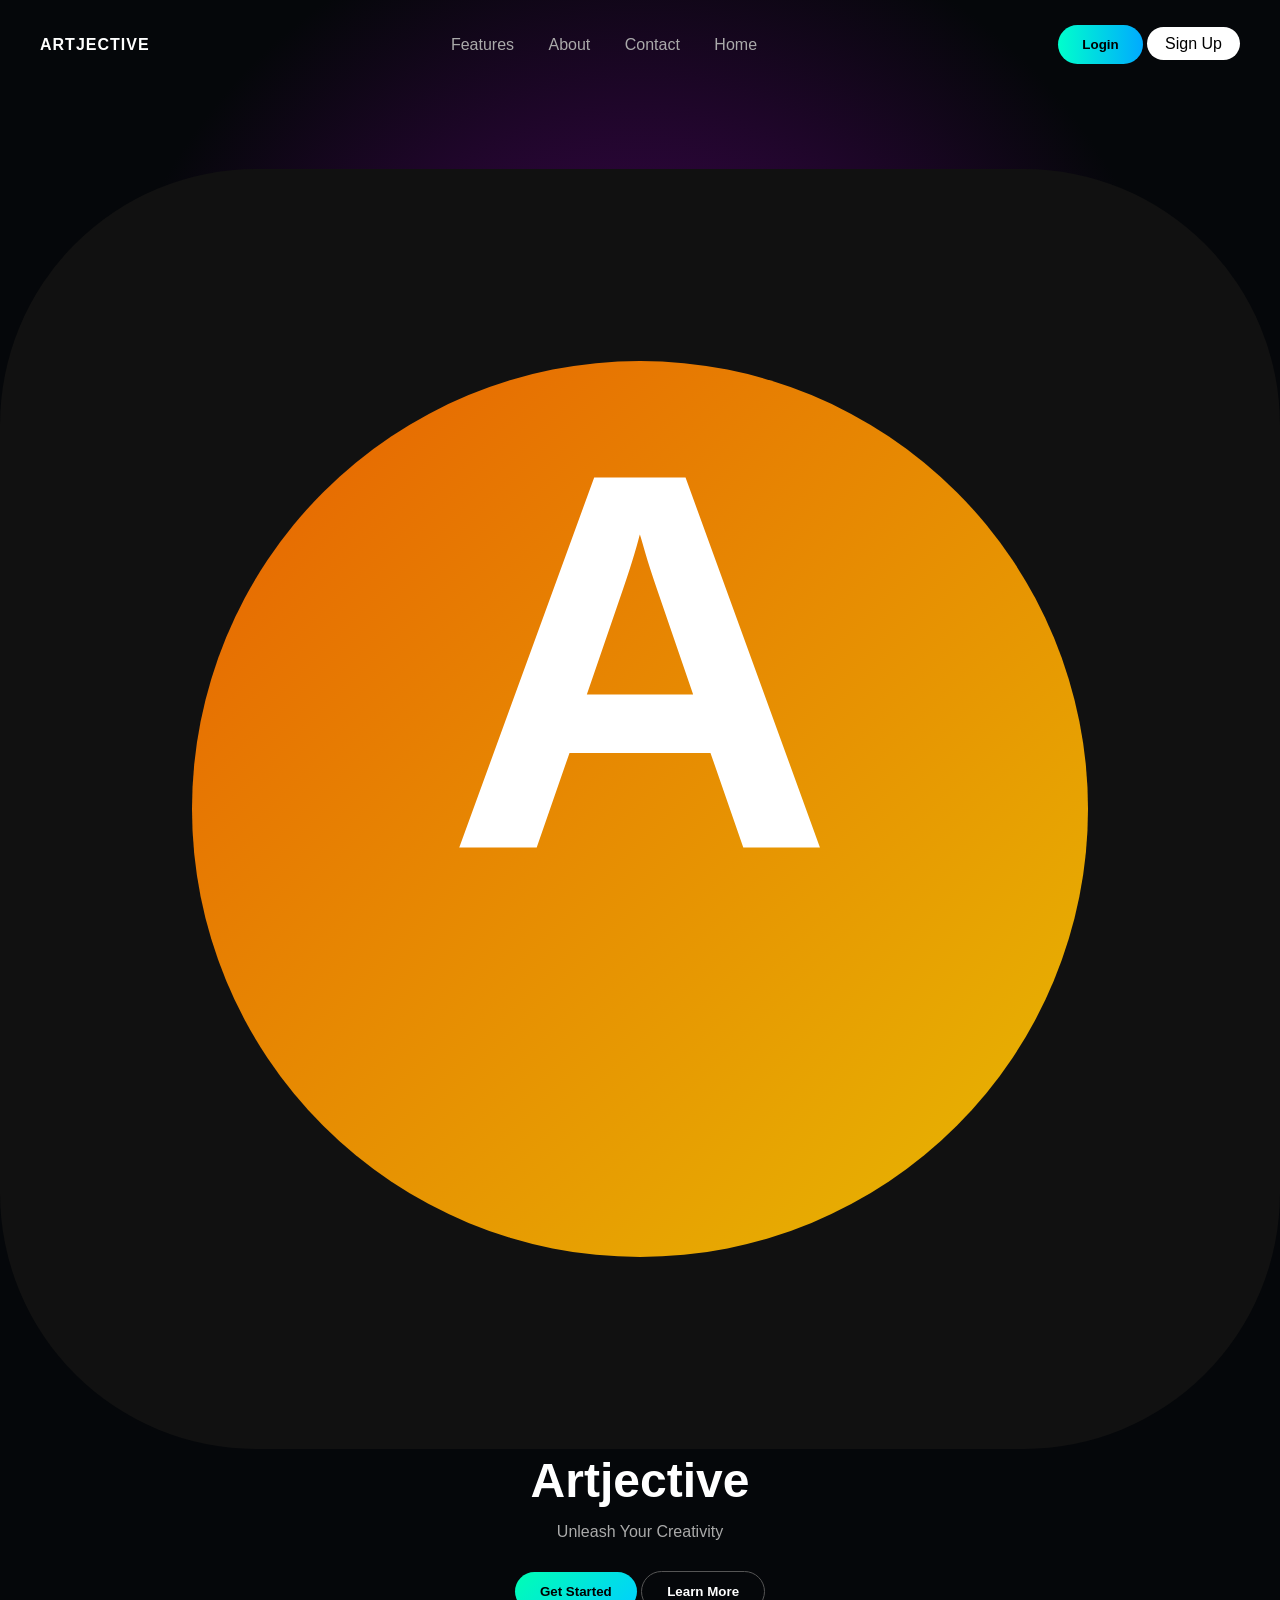
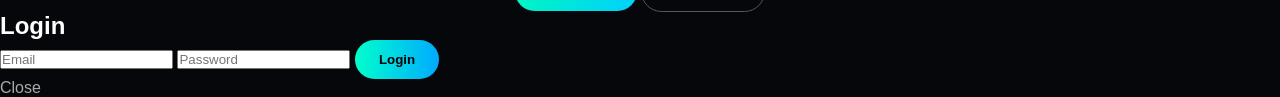
==== commit d758c67c: "update index.html" ====
--- a/index.html
+++ b/index.html
@@ -16,6 +16,7 @@
             <a href="features.html">Features</a>
             <a href="about.html">About</a>
             <a href="contact.html">Contact</a>
+            <a href="index.html">Home</a>
         </div>
 
         <div class ="nav-right">
@@ -30,8 +31,8 @@
             <p>Unleash Your Creativity</p>
 
             <div class="button">
-                <button class="primary">Get Started</button>
-                <button class="secondary">Learn More</button>
+                <button class="primary" onclick="window.location.href='register.html'">Get Started</button>
+                <button class="secondary" onclick="window.location.href='features.html'">Learn More</button>
             </div>
     </section>
 
@@ -44,19 +45,11 @@
         
             <button>Login</button>
 
-            <p one-click="closeLogin()">Close</p>
+            <p onclick="closeLogin()">Close</p>
         </div>
     </div>
 
-    <script>
-        function openLogin() {
-            document.getElementById('loginModal').style.display = 'block';
-        }
-
-        function closeLogin() {
-            document.getElementById('loginModal').style.display = 'none';
-        }
-    </script>
+    <script src="script.js"></script>
 
 
 </body>
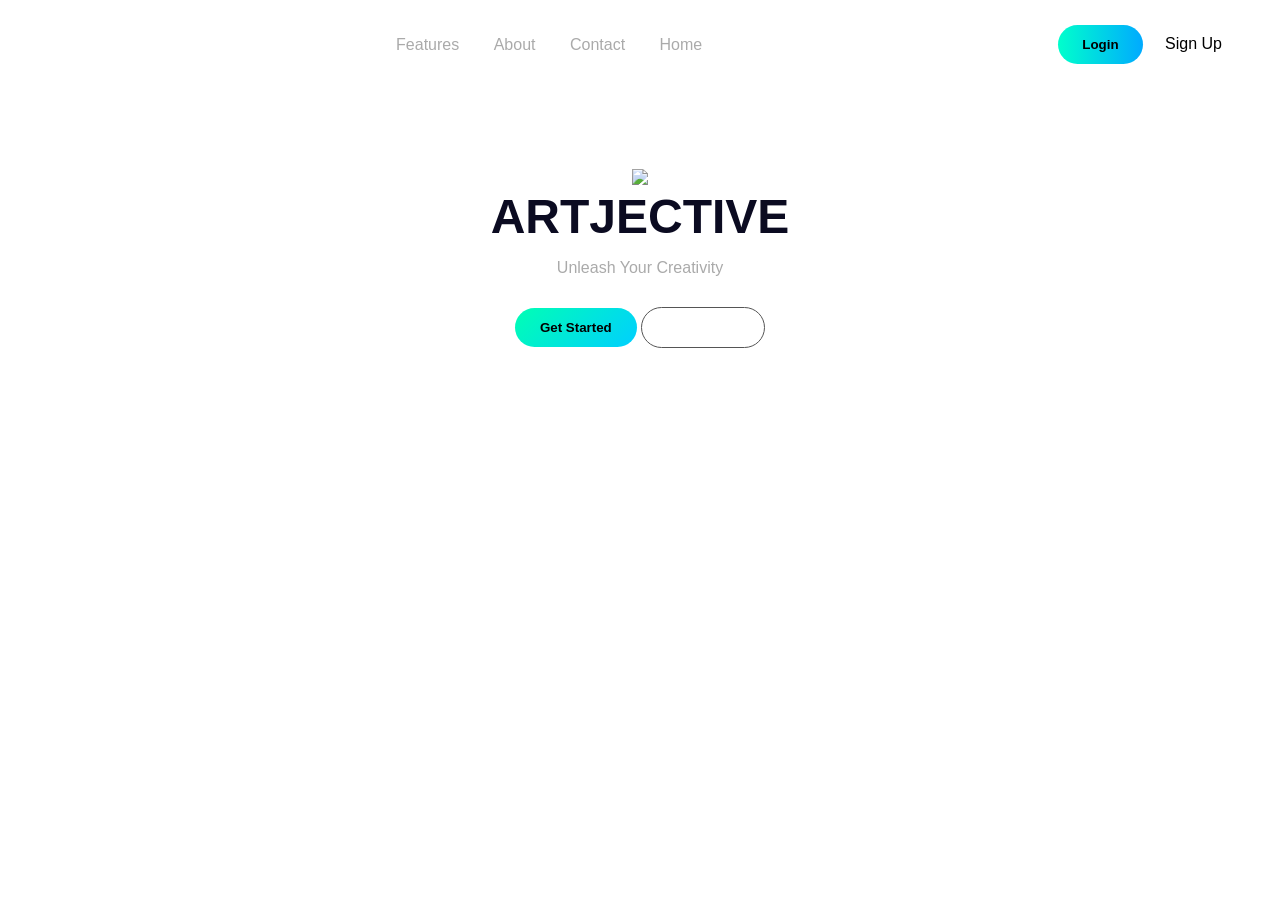
==== commit a3594626: "update index" ====
--- a/index.html
+++ b/index.html
@@ -11,7 +11,9 @@
 <body>
 
     <nav class="nav">
-        <div class="nav-left">ARTJECTIVE</div>
+        <div class="nav-left">
+            <link rel="logo" href="images/logo.svg" alt="logo">
+        </div>
         <div class="nav-center">
             <a href="features.html">Features</a>
             <a href="about.html">About</a>
@@ -25,15 +27,19 @@
     </nav>
 
     <section class="hero">
-        <div class="hero-content">
-            <img src="images/logo.svg" alt="Artjective Logo" class="hero-logo">
-            <h1>Artjective</h1>
+
+        <div class="hero-card">
+            <img src="images/logoh.svg" class="logo-img">
+
+            <h1>ARTJECTIVE</h1>
             <p>Unleash Your Creativity</p>
+        </div>
 
-            <div class="button">
-                <button class="primary" onclick="window.location.href='register.html'">Get Started</button>
-                <button class="secondary" onclick="window.location.href='features.html'">Learn More</button>
-            </div>
+        <div class="button">
+            <button class="primary" onclick="window.location.href='register.html'">Get Started</button>
+            <button class="secondary" onclick="window.location.href='features.html'">Learn More</button>
+        </div>
+    </div>
     </section>
 
     <div id="loginModal" class="modal">
--- a/style.css
+++ b/style.css
@@ -5,15 +5,13 @@
     font-family: Arial, sans-serif;
 }
 
-html {
-    background: #05070a;
-}
 
 body {
-    background: radial-gradient(circle at center, rgba(0,225,180,0.3),
-                rgba(180,0,225,0.2),
-                #05070a 70%);
-    color: white;
+    background: url("images/background1.svg");
+    background-repeat: no-repeat;
+    background-size: cover;
+    background-position: center;
+    color: rgb(11, 11, 33);
     height: 100vh;
     margin: 0;
     font-family: Arial, sans-serif;
@@ -21,6 +19,7 @@
 
 .glow-text {
     background: linear-gradient(90deg, #00ffcc, #00aaff);
+    background-clip: text;
     -webkit-background-clip: text;
     -webkit-text-fill-color: transparent;
     animation: glow 2s infinite alternate;
@@ -88,8 +87,8 @@
     margin-top: 80px;
 }
 
-.logo {
-    width: 260px;
+.hero-logo{
+    width: 100px;
     margin-bottom: 30px;
     filter: drop-shadow(0 0 25px rgba(0,255,180,0.5))
             drop-shadow(0 0 50px rgba(180,0,225,0.3));
@@ -188,6 +187,7 @@
 .about-hero h1 {
     font-size: 3rem;
     background: linear-gradient(90deg, #00ffcc, #00aaff);
+    background-clip: text;
     -webkit-background-clip: text;
     -webkit-text-fill-color: transparent;
 }
@@ -197,10 +197,10 @@
     margin-top: 10px;
 }
 
-.about-mission, .about-story {
+.about-mission, .about-story, .about-values {
     display: flex;
     align-items: center;
-    padding: 30px 20px;
+    justify-content: center;
 }
 
 .about-card {
@@ -221,7 +221,7 @@
 
 .about-cta {
     text-align: center;
-    padding: ;
+    padding: 60 px 20px;
 }
 
 .contact-hero {
@@ -232,6 +232,7 @@
 .contact-hero h1 {
     font-size: 3rem;
     background: linear-gradient(90deg, #00ffcc, #00aaff);
+    background-clip: text;
     -webkit-background-clip: text;
     -webkit-text-fill-color: transparent;
 }
@@ -353,4 +354,25 @@
 
 .small-text a:hover {
     text-decoration: underline;
+}
+
+.modal {
+    display: none;
+    position: fixed;
+    top: 0;
+    left: 0;
+    width: 100%;
+    height: 100%;
+    background: rgba(0,0,0,0.7);
+    justify-content: center;
+    align-items: center;
+}
+
+.modal-box {
+    width: 320px;
+    padding: 30px;
+    background: rgba(0,0,0,0.7);
+    border-radius: 15px;
+    text-align: center;
+    backdrop-filter: blur(10px);
 }
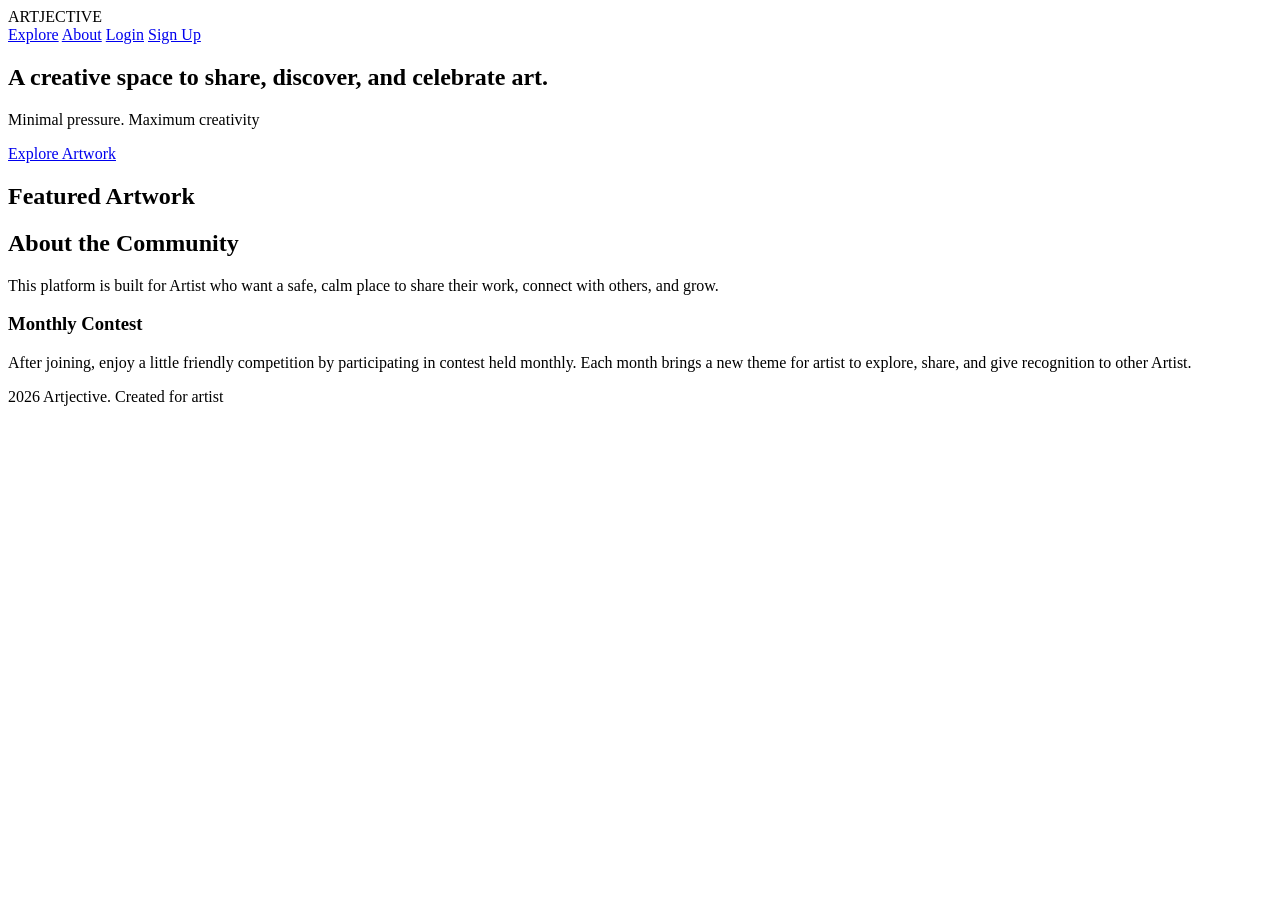
==== commit e86aba54: "update html and css, delete unused files" ====
--- a/index.html
+++ b/index.html
@@ -1,63 +1,59 @@
 <!DOCTYPE html>
 <html lang="en">
-<head>
-    <meta charset="UTF-8">
-    <meta name="viewport" content="width=device-width, initial-scale=1.0">
-    <title>Artjective - Home</title>
-    <link rel="icon" href="images/favicon.svg" type="image/svg+xml">
-    <link rel="shortcut icon" href="images/favicon.svg">
-    <link rel="stylesheet" href="style.css?v=2">
-</head>
+    <head>
+        <meta charset="UTF-8" />
+        <meta name="viewport" content="width=device-width, initial-scale=1.0"/>
+        <title>ARTJECTIVE</title>
+        <link rel="stylesheet" href="styles.css" />
+    </head>
+
 <body>
 
-    <nav class="nav">
-        <div class="nav-left">
-            <link rel="logo" href="images/logo.svg" alt="logo">
-        </div>
-        <div class="nav-center">
-            <a href="features.html">Features</a>
-            <a href="about.html">About</a>
-            <a href="contact.html">Contact</a>
-            <a href="index.html">Home</a>
-        </div>
+        <header class="nav">
+            <div class="logo">ARTJECTIVE</div>
 
-        <div class ="nav-right">
-            <button onclick="openLogin()">Login</button>
-            <a href="register.html" class="signup">Sign Up</a>
-    </nav>
+            <nav class="links">
+                <a href="explore.html">Explore</a>
+                <a href="about.html">About</a>
+                <a href="login.html">Login</a>
+                <a href="signup.html">Sign Up</a>
+            </nav>
+        </header>
 
-    <section class="hero">
+        <section class="hero">
+            <h1>A creative space to share, discover, and celebrate art.</h1>
+            <p>Minimal pressure. Maximum creativity</p>
+            <a class="primary-btn" href="explore.html">Explore Artwork</a>
+        </section>
 
-        <div class="hero-card">
-            <img src="images/logoh.svg" class="logo-img">
+        <section class="gallery">
+            <h2>Featured Artwork</h2>
 
-            <h1>ARTJECTIVE</h1>
-            <p>Unleash Your Creativity</p>
-        </div>
+            <div class="grid">
+                <div class="card"></div>
+                <div class="card"></div>
+                <div class="card"></div>
+                <div class="card"></div>
+                <div class="card"></div>
+                <div class="card"></div>
+            </div>
+        </section>
 
-        <div class="button">
-            <button class="primary" onclick="window.location.href='register.html'">Get Started</button>
-            <button class="secondary" onclick="window.location.href='features.html'">Learn More</button>
-        </div>
-    </div>
-    </section>
+        <section class="about">
+            <h2>About the Community</h2>
+            <p>This platform is built for Artist who want a safe, calm place to share their work, 
+                connect with others, and grow.</p>
+            
+            <div class="highlights">
+                <h3>Monthly Contest</h3>
+                <p>After joining, enjoy a little friendly competition by participating in contest held monthly.
+                   Each month brings a new theme for artist to explore, share, and give recognition to other Artist.
+                </p>
+            </div>
+        </section>
 
-    <div id="loginModal" class="modal">
-        <div class="modal-box">
-            <h2>Login</h2>
-
-            <input type="email" id="email" name="email" placeholder="Email" required aria-label="Enter your email address">
-            <input type="password" id="password" name="password" placeholder="Password" required aria-label="Enter your password">
-        
-            <button>Login</button>
-
-            <p onclick="closeLogin()">Close</p>
-        </div>
-    </div>
-
-    <script src="script.js"></script>
-
-
+        <footer>
+            <p>2026 Artjective. Created for artist</p>
+        </footer>
 </body>
-</html>
-    
+</html>
